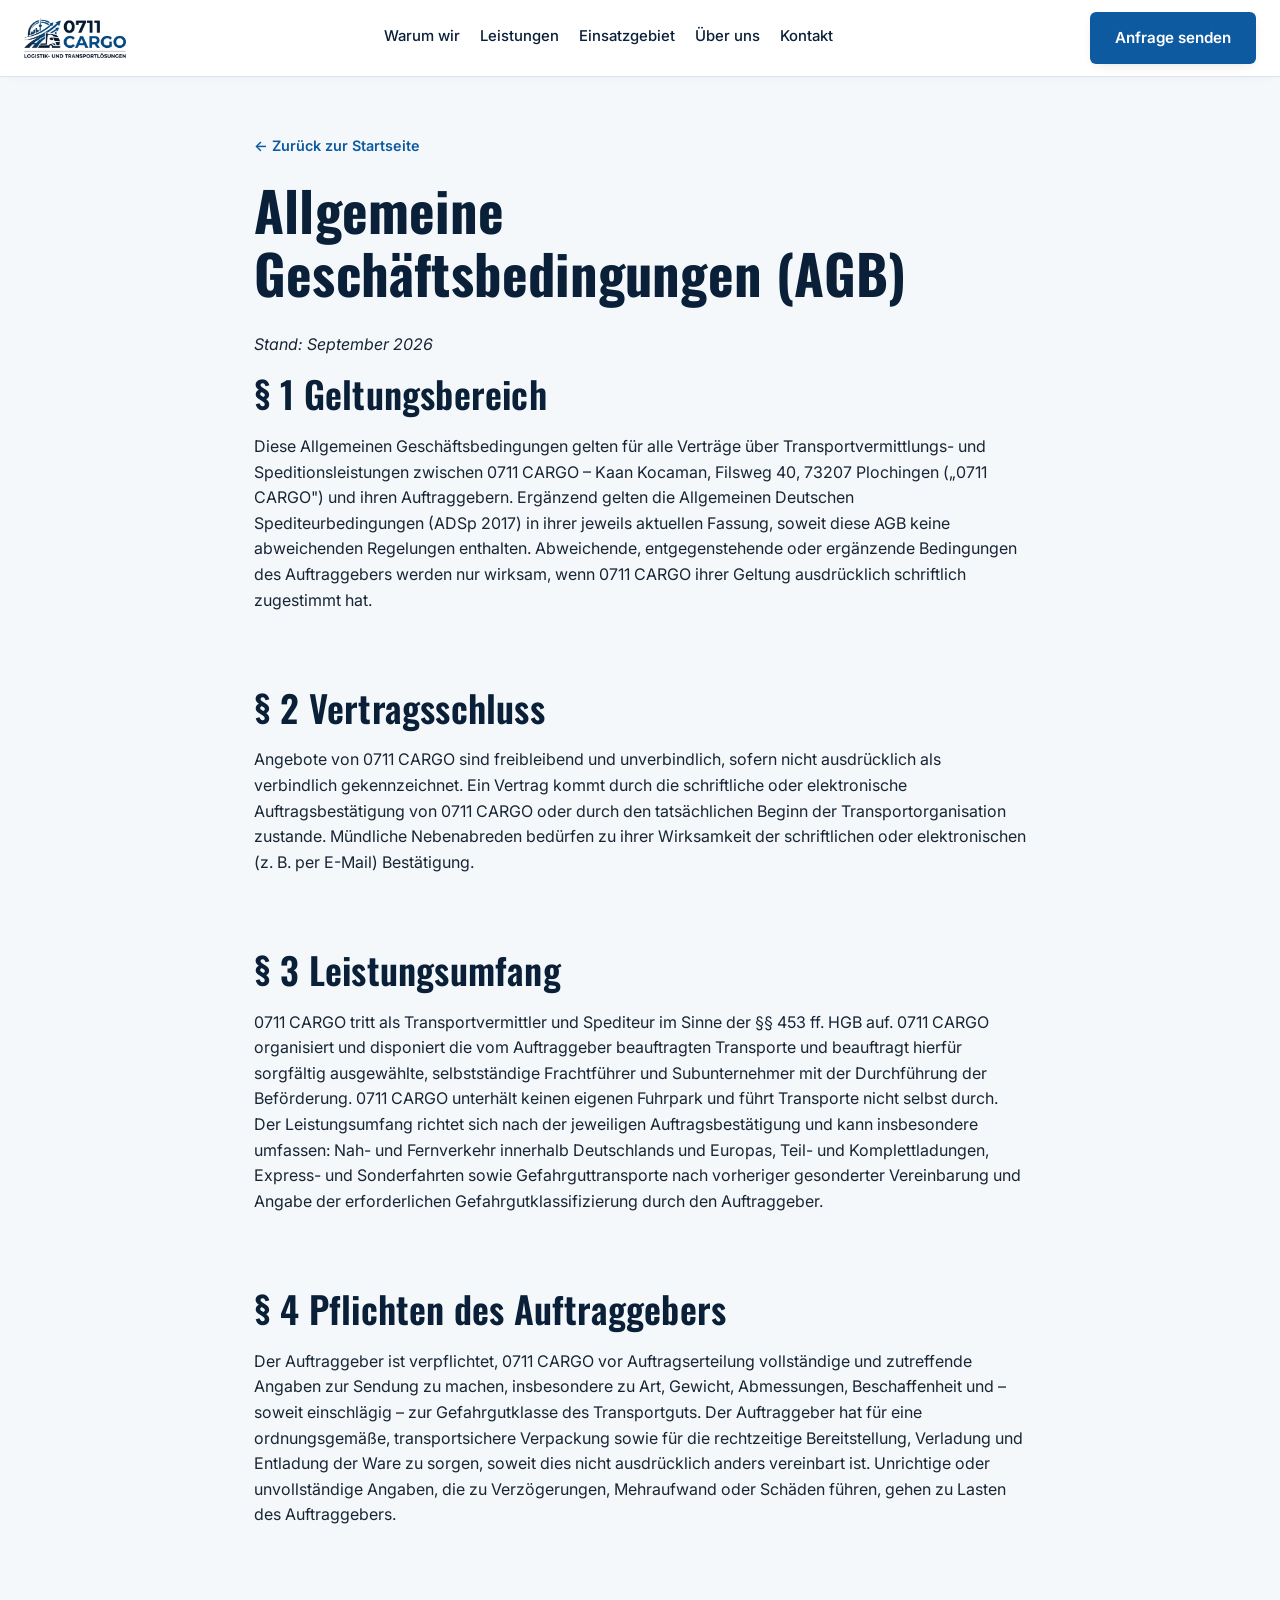
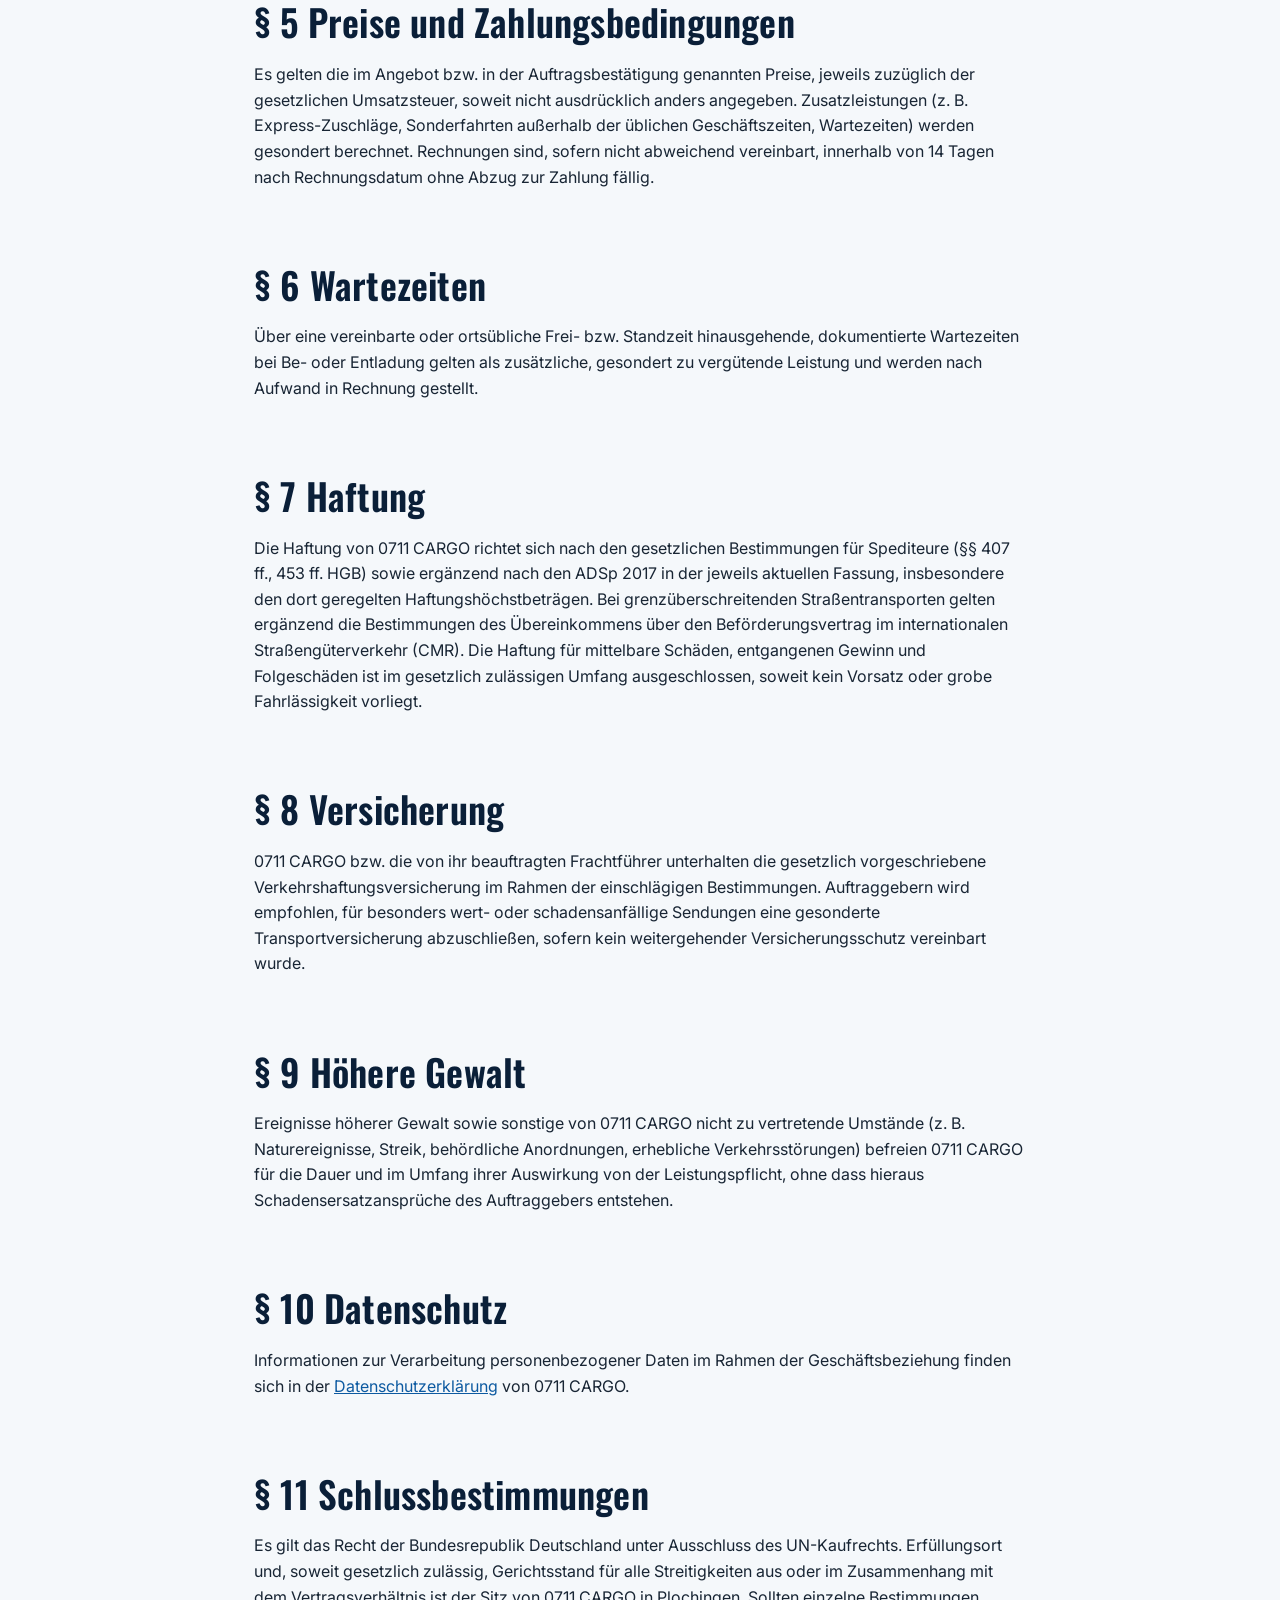
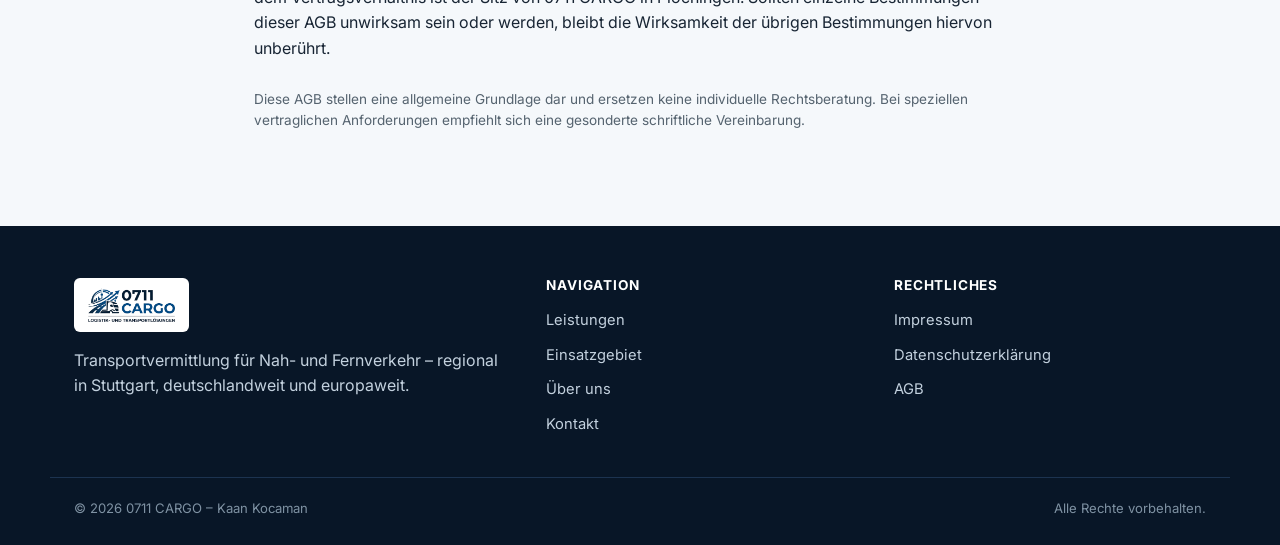
==== agb.html @ 68e10d56 "Add files via upload" ====
<!DOCTYPE html>
<html lang="de">
<head>
<meta charset="UTF-8">
<meta name="viewport" content="width=device-width, initial-scale=1, viewport-fit=cover">
<title>AGB – 0711 CARGO</title>
<link rel="stylesheet" href="https://fonts.googleapis.com/css2?family=Oswald:wght@500;600;700&family=Inter:wght@400;500;600;700;800&display=swap">
<link rel="stylesheet" href="style.css">

</head>
<body>
<header class="site-header">
  <div class="container navwrap">
    <a href="index.html" class="brand" aria-label="0711 CARGO Startseite">
      <img src="logo.png" alt="0711 CARGO – Logistik- und Transportlösungen">
    </a>
    <nav class="mainnav" id="mainnav">
      <a href="index.html#warum">Warum wir</a>
      <a href="index.html#leistungen">Leistungen</a>
      <a href="index.html#einsatzgebiet">Einsatzgebiet</a>
      <a href="index.html#ueber-uns">Über uns</a>
      <a href="index.html#kontakt">Kontakt</a>
    </nav>
    <div class="nav-actions">
      <a href="index.html#kontakt" class="btn btn-primary desktop-only">Anfrage senden</a>
      <button class="menu-toggle" id="menuToggle" aria-label="Menü öffnen" aria-expanded="false" aria-controls="mainnav">☰</button>
    </div>
  </div>
</header>

<section class="legal-page">
  <div class="container">
    <a href="index.html" class="back-link">← Zurück zur Startseite</a>
    <h1>Allgemeine Geschäftsbedingungen (AGB)</h1>
    <p><em>Stand: September 2026</em></p>

    <h2>§ 1 Geltungsbereich</h2>
    <p>Diese Allgemeinen Geschäftsbedingungen gelten für alle Verträge über Transportvermittlungs- und Speditionsleistungen zwischen 0711 CARGO – Kaan Kocaman, Filsweg 40, 73207 Plochingen („0711 CARGO") und ihren Auftraggebern. Ergänzend gelten die Allgemeinen Deutschen Spediteurbedingungen (ADSp 2017) in ihrer jeweils aktuellen Fassung, soweit diese AGB keine abweichenden Regelungen enthalten. Abweichende, entgegenstehende oder ergänzende Bedingungen des Auftraggebers werden nur wirksam, wenn 0711 CARGO ihrer Geltung ausdrücklich schriftlich zugestimmt hat.</p>

    <h2>§ 2 Vertragsschluss</h2>
    <p>Angebote von 0711 CARGO sind freibleibend und unverbindlich, sofern nicht ausdrücklich als verbindlich gekennzeichnet. Ein Vertrag kommt durch die schriftliche oder elektronische Auftragsbestätigung von 0711 CARGO oder durch den tatsächlichen Beginn der Transportorganisation zustande. Mündliche Nebenabreden bedürfen zu ihrer Wirksamkeit der schriftlichen oder elektronischen (z. B. per E-Mail) Bestätigung.</p>

    <h2>§ 3 Leistungsumfang</h2>
    <p>0711 CARGO tritt als Transportvermittler und Spediteur im Sinne der §§ 453 ff. HGB auf. 0711 CARGO organisiert und disponiert die vom Auftraggeber beauftragten Transporte und beauftragt hierfür sorgfältig ausgewählte, selbstständige Frachtführer und Subunternehmer mit der Durchführung der Beförderung. 0711 CARGO unterhält keinen eigenen Fuhrpark und führt Transporte nicht selbst durch. Der Leistungsumfang richtet sich nach der jeweiligen Auftragsbestätigung und kann insbesondere umfassen: Nah- und Fernverkehr innerhalb Deutschlands und Europas, Teil- und Komplettladungen, Express- und Sonderfahrten sowie Gefahrguttransporte nach vorheriger gesonderter Vereinbarung und Angabe der erforderlichen Gefahrgutklassifizierung durch den Auftraggeber.</p>

    <h2>§ 4 Pflichten des Auftraggebers</h2>
    <p>Der Auftraggeber ist verpflichtet, 0711 CARGO vor Auftragserteilung vollständige und zutreffende Angaben zur Sendung zu machen, insbesondere zu Art, Gewicht, Abmessungen, Beschaffenheit und – soweit einschlägig – zur Gefahrgutklasse des Transportguts. Der Auftraggeber hat für eine ordnungsgemäße, transportsichere Verpackung sowie für die rechtzeitige Bereitstellung, Verladung und Entladung der Ware zu sorgen, soweit dies nicht ausdrücklich anders vereinbart ist. Unrichtige oder unvollständige Angaben, die zu Verzögerungen, Mehraufwand oder Schäden führen, gehen zu Lasten des Auftraggebers.</p>

    <h2>§ 5 Preise und Zahlungsbedingungen</h2>
    <p>Es gelten die im Angebot bzw. in der Auftragsbestätigung genannten Preise, jeweils zuzüglich der gesetzlichen Umsatzsteuer, soweit nicht ausdrücklich anders angegeben. Zusatzleistungen (z. B. Express-Zuschläge, Sonderfahrten außerhalb der üblichen Geschäftszeiten, Wartezeiten) werden gesondert berechnet. Rechnungen sind, sofern nicht abweichend vereinbart, innerhalb von 14 Tagen nach Rechnungsdatum ohne Abzug zur Zahlung fällig.</p>

    <h2>§ 6 Wartezeiten</h2>
    <p>Über eine vereinbarte oder ortsübliche Frei- bzw. Standzeit hinausgehende, dokumentierte Wartezeiten bei Be- oder Entladung gelten als zusätzliche, gesondert zu vergütende Leistung und werden nach Aufwand in Rechnung gestellt.</p>

    <h2>§ 7 Haftung</h2>
    <p>Die Haftung von 0711 CARGO richtet sich nach den gesetzlichen Bestimmungen für Spediteure (§§ 407 ff., 453 ff. HGB) sowie ergänzend nach den ADSp 2017 in der jeweils aktuellen Fassung, insbesondere den dort geregelten Haftungshöchstbeträgen. Bei grenzüberschreitenden Straßentransporten gelten ergänzend die Bestimmungen des Übereinkommens über den Beförderungsvertrag im internationalen Straßengüterverkehr (CMR). Die Haftung für mittelbare Schäden, entgangenen Gewinn und Folgeschäden ist im gesetzlich zulässigen Umfang ausgeschlossen, soweit kein Vorsatz oder grobe Fahrlässigkeit vorliegt.</p>

    <h2>§ 8 Versicherung</h2>
    <p>0711 CARGO bzw. die von ihr beauftragten Frachtführer unterhalten die gesetzlich vorgeschriebene Verkehrshaftungsversicherung im Rahmen der einschlägigen Bestimmungen. Auftraggebern wird empfohlen, für besonders wert- oder schadensanfällige Sendungen eine gesonderte Transportversicherung abzuschließen, sofern kein weitergehender Versicherungsschutz vereinbart wurde.</p>

    <h2>§ 9 Höhere Gewalt</h2>
    <p>Ereignisse höherer Gewalt sowie sonstige von 0711 CARGO nicht zu vertretende Umstände (z. B. Naturereignisse, Streik, behördliche Anordnungen, erhebliche Verkehrsstörungen) befreien 0711 CARGO für die Dauer und im Umfang ihrer Auswirkung von der Leistungspflicht, ohne dass hieraus Schadensersatzansprüche des Auftraggebers entstehen.</p>

    <h2>§ 10 Datenschutz</h2>
    <p>Informationen zur Verarbeitung personenbezogener Daten im Rahmen der Geschäftsbeziehung finden sich in der <a href="datenschutz.html">Datenschutzerklärung</a> von 0711 CARGO.</p>

    <h2>§ 11 Schlussbestimmungen</h2>
    <p>Es gilt das Recht der Bundesrepublik Deutschland unter Ausschluss des UN-Kaufrechts. Erfüllungsort und, soweit gesetzlich zulässig, Gerichtsstand für alle Streitigkeiten aus oder im Zusammenhang mit dem Vertragsverhältnis ist der Sitz von 0711 CARGO in Plochingen. Sollten einzelne Bestimmungen dieser AGB unwirksam sein oder werden, bleibt die Wirksamkeit der übrigen Bestimmungen hiervon unberührt.</p>

    <p style="margin-top:2em; font-size:.85rem; color:var(--text-muted);">Diese AGB stellen eine allgemeine Grundlage dar und ersetzen keine individuelle Rechtsberatung. Bei speziellen vertraglichen Anforderungen empfiehlt sich eine gesonderte schriftliche Vereinbarung.</p>
  </div>
</section>

<footer class="site-footer">
  <div class="container footer-grid">
    <div>
      <div class="footer-brand"><img src="logo.png" alt="0711 CARGO"></div>
      <p>Transportvermittlung für Nah- und Fernverkehr – regional in Stuttgart, deutschlandweit und europaweit.</p>
    </div>
    <div>
      <h4>Navigation</h4>
      <ul>
        <li><a href="index.html#leistungen">Leistungen</a></li>
        <li><a href="index.html#einsatzgebiet">Einsatzgebiet</a></li>
        <li><a href="index.html#ueber-uns">Über uns</a></li>
        <li><a href="index.html#kontakt">Kontakt</a></li>
      </ul>
    </div>
    <div>
      <h4>Rechtliches</h4>
      <ul>
        <li><a href="impressum.html">Impressum</a></li>
        <li><a href="datenschutz.html">Datenschutzerklärung</a></li>
        <li><a href="agb.html">AGB</a></li>
      </ul>
    </div>
  </div>
  <div class="container footer-bottom">
    <span>© <span id="year">2026</span> 0711 CARGO – Kaan Kocaman</span>
    <span>Alle Rechte vorbehalten.</span>
  </div>
</footer>

<script src="script.js"></script>

</body>
</html>
---- style.css ----
/* =========================================================
   0711 CARGO — Stylesheet
   Type: Oswald (display) + Inter (body)
   ========================================================= */

:root{
  --bg:#f5f8fb;
  --surface:#ffffff;
  --surface-alt:#eaf1f8;
  --border:#dbe4ec;
  --text:#182534;
  --text-muted:#55636f;
  --heading:#0a1f38;
  --accent:#0d5aa1;
  --accent-dark:#093f70;
  --accent-soft:#e6f0f9;
  --accent-contrast:#ffffff;
  --nav-bg:#0a1f38;
  --nav-bg-2:#0d2c4d;
  --nav-text:#eef3f9;
  --nav-text-muted:#9db2c7;
  --footer-bg:#081627;
  --footer-text:#c3d1de;
  --footer-border:#1c3350;
  --danger:#b3401f;
  --shadow: 0 12px 32px -12px rgba(10,31,56,0.25);
  --shadow-sm: 0 4px 14px -6px rgba(10,31,56,0.18);
  --radius-s: 6px;
  --radius-m: 12px;
  --radius-l: 20px;
  --maxw: 1180px;
}

@media (prefers-color-scheme: dark){
  :root:not([data-theme="light"]){
    --bg:#0a121c;
    --surface:#101b28;
    --surface-alt:#0d1826;
    --border:#22323f;
    --text:#dbe4ec;
    --text-muted:#93a3b1;
    --heading:#f1f6fa;
    --accent:#4a97d6;
    --accent-dark:#69ade2;
    --accent-soft:#132433;
    --accent-contrast:#06121f;
    --nav-bg:#07101a;
    --nav-bg-2:#0a1622;
    --nav-text:#e7eef4;
    --nav-text-muted:#7d90a1;
    --footer-bg:#050c14;
    --footer-text:#93a3b1;
    --footer-border:#182634;
    --shadow: 0 12px 32px -12px rgba(0,0,0,0.55);
    --shadow-sm: 0 4px 14px -6px rgba(0,0,0,0.4);
  }
}
:root[data-theme="dark"]{
  --bg:#0a121c;
  --surface:#101b28;
  --surface-alt:#0d1826;
  --border:#22323f;
  --text:#dbe4ec;
  --text-muted:#93a3b1;
  --heading:#f1f6fa;
  --accent:#4a97d6;
  --accent-dark:#69ade2;
  --accent-soft:#132433;
  --accent-contrast:#06121f;
  --nav-bg:#07101a;
  --nav-bg-2:#0a1622;
  --nav-text:#e7eef4;
  --nav-text-muted:#7d90a1;
  --footer-bg:#050c14;
  --footer-text:#93a3b1;
  --footer-border:#182634;
  --shadow: 0 12px 32px -12px rgba(0,0,0,0.55);
  --shadow-sm: 0 4px 14px -6px rgba(0,0,0,0.4);
}

*,*::before,*::after{ box-sizing:border-box; }
html,body{ margin:0; padding:0; }
body{
  background:var(--bg);
  color:var(--text);
  font-family:'Inter',-apple-system,BlinkMacSystemFont,'Segoe UI',sans-serif;
  font-size:16px;
  line-height:1.6;
  -webkit-font-smoothing:antialiased;
  padding-inline:0;
}
img{ max-width:100%; display:block; }
a{ color:var(--accent); }
h1,h2,h3,h4{
  font-family:'Oswald',Impact,'Arial Narrow',sans-serif;
  color:var(--heading);
  line-height:1.15;
  margin:0 0 .5em 0;
  text-wrap:balance;
  letter-spacing:.2px;
}
h1{ font-size:clamp(2.1rem,4.4vw,3.4rem); font-weight:700; }
h2{ font-size:clamp(1.6rem,3vw,2.3rem); font-weight:600; }
h3{ font-size:1.25rem; font-weight:600; }
p{ margin:0 0 1em 0; }
.container{ max-width:var(--maxw); margin-inline:auto; padding-inline:24px; }
section{ padding-block: 72px; }
@media (max-width:640px){ section{ padding-block:48px; } }

.eyebrow{
  display:inline-flex; align-items:center; gap:8px;
  font-size:.72rem; font-weight:700; letter-spacing:1.6px; text-transform:uppercase;
  color:var(--accent);
  margin-bottom:12px;
}
.eyebrow::before{ content:""; width:22px; height:2px; background:var(--accent); border-radius:2px; }

.section-head{ max-width:640px; margin-bottom:40px; }
.section-head p{ color:var(--text-muted); font-size:1.05rem; }

/* ---------- Buttons ---------- */
.btn{
  display:inline-flex; align-items:center; justify-content:center; gap:8px;
  font-family:'Inter',sans-serif; font-weight:600; font-size:.95rem;
  padding:13px 24px; border-radius:var(--radius-s); border:1px solid transparent;
  cursor:pointer; text-decoration:none; transition:transform .15s ease, box-shadow .15s ease, background .15s ease;
  white-space:nowrap;
}
.btn:active{ transform:translateY(1px); }
.btn-primary{ background:var(--accent); color:#fff; box-shadow:var(--shadow-sm); }
.btn-primary:hover{ background:var(--accent-dark); }
.btn-outline{ background:transparent; border-color:rgba(255,255,255,0.4); color:#fff; }
.btn-outline:hover{ background:rgba(255,255,255,0.12); }
.btn-ghost{ background:var(--accent-soft); color:var(--accent-dark); }
.btn-ghost:hover{ background:var(--border); }
.btn-block{ width:100%; }

/* ---------- Header / Nav ---------- */
.topbar{
  background:var(--nav-bg-2); color:var(--nav-text-muted); font-size:.82rem;
}
.topbar .container{ display:flex; justify-content:space-between; align-items:center; padding-block:8px; gap:16px; flex-wrap:wrap; }
.topbar a{ color:var(--nav-text-muted); text-decoration:none; }
.topbar-links{ display:flex; gap:18px; flex-wrap:wrap; }
.topbar-links span{ display:inline-flex; align-items:center; gap:6px; }

header.site-header{
  position:sticky; top:env(safe-area-inset-top,0px); z-index:50;
  background:var(--surface); border-bottom:1px solid var(--border);
  box-shadow:0 2px 12px -8px rgba(10,31,56,0.15);
}
header.site-header .container{ max-width:1340px; }
.navwrap{ display:flex; align-items:center; justify-content:space-between; gap:16px; padding-block:12px; position:relative; }
.brand{ display:flex; align-items:center; gap:12px; text-decoration:none; flex:0 0 auto; }
.brand img{ height:40px; width:auto; }
nav.mainnav{ display:flex; align-items:center; gap:20px; flex-wrap:nowrap; }
nav.mainnav a{
  color:var(--heading); text-decoration:none; font-weight:500; font-size:.93rem;
  padding-block:6px; border-bottom:2px solid transparent; white-space:nowrap; flex:0 0 auto;
}
nav.mainnav a:hover{ border-bottom-color:var(--accent); color:var(--accent); }
.nav-actions{ display:flex; align-items:center; gap:12px; flex:0 0 auto; }
.lang-switch{ display:flex; gap:4px; background:var(--surface-alt); border-radius:999px; padding:4px; flex:0 0 auto; }
.lang-switch button{
  border:none; background:transparent; color:var(--text-muted); font-family:'Inter',sans-serif;
  font-size:.78rem; font-weight:700; padding:6px 10px; border-radius:999px; cursor:pointer; letter-spacing:.5px;
}
.lang-switch button.active{ background:var(--accent); color:#fff; }
.nav-actions .btn-primary{ white-space:nowrap; flex:0 0 auto; }
.menu-toggle{ display:none; background:none; border:none; color:var(--heading); font-size:1.6rem; cursor:pointer; flex:0 0 auto; }

@media (max-width:1080px){
  nav.mainnav{
    position:absolute; top:100%; left:0; right:0; background:var(--surface);
    flex-direction:column; align-items:flex-start; gap:0; padding:8px 24px 18px;
    border-bottom:1px solid var(--border);
    display:none;
  }
  nav.mainnav.open{ display:flex; }
  nav.mainnav a{ width:100%; padding-block:12px; border-bottom:1px solid var(--border); }
  .menu-toggle{ display:inline-block; }
  .nav-actions .btn-primary.desktop-only{ display:none; }
}

/* ---------- Hero ---------- */
.hero{
  color:#fff; padding-block:76px 0; overflow:hidden; position:relative;
  background:
    radial-gradient(circle at 85% 15%, rgba(255,255,255,0.06), transparent 45%),
    linear-gradient(160deg, var(--nav-bg) 0%, var(--nav-bg-2) 100%);
  isolation:isolate;
}
.hero .container{ position:relative; z-index:2; display:grid; grid-template-columns:1.1fr .9fr; gap:56px; align-items:center; padding-bottom:48px; }
@media (max-width:900px){ .hero .container{ grid-template-columns:1fr; } }
.hero h1{ color:#fff; }
.hero-slogan{
  display:inline-block; font-family:'Oswald',sans-serif; font-weight:600; font-size:1.05rem;
  letter-spacing:.5px; color:#fff; background:rgba(13,90,161,0.35); border:1px solid rgba(74,151,214,.5);
  padding:8px 16px; border-radius:999px; margin-bottom:18px;
}
.hero .lead{ font-size:1.15rem; color:#c9d7e5; max-width:52ch; }
.hero-ctas{ display:flex; gap:14px; flex-wrap:wrap; margin-top:28px; }
.hero-stats{
  display:flex; gap:0; margin-top:32px; background:rgba(255,255,255,0.07); border:1px solid rgba(255,255,255,0.16);
  border-radius:var(--radius-m); overflow:hidden; max-width:460px;
}
.hero-stats .stat{ flex:1; padding:16px 18px; }
.hero-stats .stat + .stat{ border-left:1px solid rgba(255,255,255,0.16); }
.hero-stats .stat-value{ font-family:'Oswald',sans-serif; font-size:1.6rem; font-weight:700; color:#fff; line-height:1.1; }
.hero-stats .stat-label{ font-size:.78rem; color:#b9cbdc; margin-top:4px; }
.trust-strip{
  display:flex; flex-wrap:wrap; gap:10px 22px; margin-top:28px; padding-top:24px;
  border-top:1px solid rgba(255,255,255,0.14);
}
.trust-strip .item{ display:flex; align-items:center; gap:8px; font-size:.86rem; color:#cfdcea; font-weight:500; }
.trust-strip svg{ flex:0 0 auto; color:var(--accent); }
.trust-strip [stroke]{ stroke:#4a97d6; }

/* ---------- Hero filmstrip slider ---------- */
.hero-strip{ position:relative; border-top:1px solid rgba(255,255,255,0.12); }
.hero-slider{ position:relative; height:180px; overflow:hidden; }
.hero-slide{ position:absolute; inset:0; opacity:0; transition:opacity 1.2s ease; }
.hero-slide.active{ opacity:1; }
.hero-slide svg{ width:100%; height:100%; display:block; }
@media (max-width:640px){ .hero-slider{ height:130px; } }
.hero-dots{
  position:absolute; left:50%; bottom:12px; transform:translateX(-50%); z-index:2;
  display:flex; gap:8px;
}
.hero-dots button{
  width:8px; height:8px; padding:0; border-radius:50%; border:1px solid rgba(255,255,255,.7);
  background:rgba(255,255,255,.3); cursor:pointer;
}
.hero-dots button.active{ background:#fff; }

.hero-art{ position:relative; }
.coverage-card{
  background:rgba(8,20,36,0.32); border:1px solid rgba(255,255,255,0.18);
  border-radius:var(--radius-l); padding:26px;
}
.coverage-card svg{ width:100%; height:auto; }
.coverage-legend{ display:flex; flex-direction:column; gap:10px; margin-top:18px; }
.coverage-legend .row{ display:flex; align-items:center; gap:10px; font-size:.88rem; color:#dbe6f0; }
.coverage-legend .dot{ width:11px; height:11px; border-radius:50%; flex:0 0 auto; }

/* ---------- Services grid ---------- */
.grid{ display:grid; gap:22px; }
.services-grid{ grid-template-columns:repeat(3,1fr); }
@media (max-width:900px){ .services-grid{ grid-template-columns:repeat(2,1fr); } }
@media (max-width:640px){ .services-grid{ grid-template-columns:1fr; } }

.card{
  background:var(--surface); border:1px solid var(--border); border-radius:var(--radius-m);
  padding:26px; display:flex; flex-direction:column; gap:12px; box-shadow:var(--shadow-sm);
}
.card .icon{
  width:48px; height:48px; border-radius:var(--radius-s); background:var(--accent-soft);
  display:flex; align-items:center; justify-content:center; color:var(--accent);
}
.card h3{ margin-bottom:2px; }
.card p{ color:var(--text-muted); font-size:.95rem; margin-bottom:0; flex:1; }
.card .tag{
  align-self:flex-start; font-size:.72rem; font-weight:700; letter-spacing:.5px; text-transform:uppercase;
  background:var(--accent-soft); color:var(--accent-dark); padding:4px 10px; border-radius:999px;
}

.alt-bg{ background:var(--surface-alt); }

/* ---------- Warum-uns (USP) grid ---------- */
.why-grid{ grid-template-columns:repeat(3,1fr); }
@media (max-width:900px){ .why-grid{ grid-template-columns:repeat(2,1fr); } }
@media (max-width:640px){ .why-grid{ grid-template-columns:1fr; } }
.why-card{
  background:var(--surface); border:1px solid var(--border); border-radius:var(--radius-m);
  padding:26px; display:flex; flex-direction:column; gap:10px; box-shadow:var(--shadow-sm);
}
.why-card .emoji{ font-size:1.8rem; line-height:1; }
.why-card h3{ margin-bottom:2px; font-size:1.1rem; }
.why-card p{ color:var(--text-muted); font-size:.93rem; margin-bottom:0; }

/* ---------- Manifesto banner ---------- */
.manifesto{
  position:relative; overflow:hidden; background:var(--nav-bg); color:#fff; padding-block:80px;
}
.manifesto-bg{ position:absolute; inset:0; opacity:.5; }
.manifesto-bg svg{ width:100%; height:100%; }
.manifesto .container{
  position:relative; z-index:1; max-width:780px; text-align:center; margin-inline:auto;
}
.manifesto .eyebrow{ justify-content:center; color:#8fc0ea; }
.manifesto .eyebrow::before{ background:#8fc0ea; }
.manifesto h2{ color:#fff; }
.manifesto .subtitle{ font-size:1.15rem; color:#dbe6f0; font-weight:500; margin-bottom:18px; }
.manifesto p.body{ color:#b9cbdc; font-size:1.02rem; max-width:62ch; margin-inline:auto; }
.manifesto .cta-line{ color:#fff; font-weight:600; font-size:1.1rem; margin-top:28px; }
.manifesto .btn{ margin-top:18px; }

/* ---------- Coverage / Einsatzgebiet ---------- */
.coverage-tiers{ grid-template-columns:repeat(3,1fr); }
@media (max-width:800px){ .coverage-tiers{ grid-template-columns:1fr; } }
.tier{
  background:var(--surface); border:1px solid var(--border); border-radius:var(--radius-m); padding:28px;
  position:relative; overflow:hidden;
}
.tier::before{
  content:""; position:absolute; inset:0 0 auto 0; height:4px; background:var(--accent);
}
.tier .num{ font-family:'Oswald',sans-serif; font-size:.78rem; letter-spacing:1.5px; color:var(--accent); font-weight:600; text-transform:uppercase; }
.tier ul{ margin:14px 0 0 0; padding-left:18px; color:var(--text-muted); font-size:.92rem; }
.tier li{ margin-bottom:6px; }

/* ---------- About ---------- */
.about-wrap{ display:grid; grid-template-columns:.9fr 1.1fr; gap:52px; align-items:center; }
@media (max-width:900px){ .about-wrap{ grid-template-columns:1fr; } }
.about-badge{
  background:var(--nav-bg); color:#fff; border-radius:var(--radius-l); padding:36px; position:relative;
}
.about-badge .years{ font-family:'Oswald'; font-size:3.4rem; font-weight:700; line-height:1; color:#fff; }
.about-badge .years-label{ color:#a9bdd0; font-size:.85rem; text-transform:uppercase; letter-spacing:1px; }
.about-badge hr{ border:none; border-top:1px solid rgba(255,255,255,0.16); margin:22px 0; }
.about-facts{ display:flex; flex-direction:column; gap:14px; }
.about-facts .row{ display:flex; gap:10px; align-items:flex-start; font-size:.9rem; color:#cfdcea; }
.value-list{ display:grid; grid-template-columns:repeat(2,1fr); gap:18px; margin-top:24px; }
@media (max-width:560px){ .value-list{ grid-template-columns:1fr; } }
.value-list .item{ display:flex; gap:12px; align-items:flex-start; }
.value-list .icon{
  width:38px; height:38px; border-radius:50%; background:var(--accent-soft); color:var(--accent);
  display:flex; align-items:center; justify-content:center; flex:0 0 auto;
}
.value-list h4{ margin:0 0 4px 0; font-family:'Inter'; font-size:1rem; font-weight:700; color:var(--heading); }
.value-list p{ margin:0; font-size:.88rem; color:var(--text-muted); }

/* ---------- Contact ---------- */
.contact-wrap{ display:grid; grid-template-columns:.85fr 1.15fr; gap:40px; align-items:start; }
@media (max-width:900px){ .contact-wrap{ grid-template-columns:1fr; } }
.contact-info{ display:flex; flex-direction:column; gap:18px; }
.contact-info .row{ display:flex; gap:14px; align-items:flex-start; }
.contact-info .icon{
  width:42px; height:42px; border-radius:var(--radius-s); background:var(--accent-soft); color:var(--accent);
  display:flex; align-items:center; justify-content:center; flex:0 0 auto;
}
.contact-info a{ color:var(--heading); font-weight:600; text-decoration:none; }
.contact-info a:hover{ color:var(--accent); }
.contact-info .hint{ color:var(--text-muted); font-size:.85rem; margin:0; }

.form-card{
  background:var(--surface); border:1px solid var(--border); border-radius:var(--radius-l);
  padding:30px; box-shadow:var(--shadow-sm);
}
.form-row{ display:grid; grid-template-columns:1fr 1fr; gap:16px; }
@media (max-width:560px){ .form-row{ grid-template-columns:1fr; } }
.field{ display:flex; flex-direction:column; gap:6px; margin-bottom:16px; }
.field label{ font-size:.82rem; font-weight:600; color:var(--text); }
.field input, .field select, .field textarea{
  font-family:'Inter',sans-serif; font-size:.95rem; padding:11px 13px; border-radius:var(--radius-s);
  border:1px solid var(--border); background:var(--bg); color:var(--text); width:100%;
}
.field input:focus, .field select:focus, .field textarea:focus{
  outline:2px solid var(--accent); outline-offset:1px; border-color:var(--accent);
}
.field textarea{ resize:vertical; min-height:110px; }
.form-note{ font-size:.8rem; color:var(--text-muted); margin-top:10px; }
.form-success{
  display:none; background:var(--accent-soft); color:var(--accent-dark); border-radius:var(--radius-s);
  padding:12px 14px; font-size:.88rem; margin-top:14px;
}
.form-success.show{ display:block; }

/* ---------- Footer ---------- */
footer.site-footer{ background:var(--footer-bg); color:var(--footer-text); padding-block:52px 26px; }
.footer-grid{ display:grid; grid-template-columns:1.4fr 1fr 1fr; gap:36px; }
@media (max-width:760px){ .footer-grid{ grid-template-columns:1fr; } }
.footer-grid h4{ color:#fff; font-family:'Inter'; font-size:.85rem; text-transform:uppercase; letter-spacing:.8px; margin-bottom:14px; }
.footer-grid ul{ list-style:none; margin:0; padding:0; display:flex; flex-direction:column; gap:9px; }
.footer-grid a{ color:var(--footer-text); text-decoration:none; font-size:.92rem; }
.footer-grid a:hover{ color:#fff; }
.footer-brand{
  display:inline-flex; align-items:center; margin-bottom:16px; background:#fff;
  border-radius:var(--radius-s); padding:10px 14px;
}
.footer-brand img{ height:34px; }
.footer-bottom{
  border-top:1px solid var(--footer-border); margin-top:40px; padding-top:20px;
  display:flex; justify-content:space-between; gap:16px; flex-wrap:wrap; font-size:.82rem; color:#7f92a3;
}
.footer-bottom a{ color:#7f92a3; }

/* ---------- Cookie banner ---------- */
#cookie-banner{
  position:fixed; left:16px; right:16px; bottom:16px; z-index:200;
  max-width:640px; margin-inline:auto;
  background:var(--nav-bg); color:#fff; border-radius:var(--radius-m);
  padding:20px 22px; box-shadow:var(--shadow);
  display:flex; flex-wrap:wrap; gap:14px; align-items:center; justify-content:space-between;
  padding-bottom:calc(20px + env(safe-area-inset-bottom,0px));
}
#cookie-banner p{ margin:0; font-size:.86rem; color:#cfdcea; flex:1 1 320px; }
#cookie-banner a{ color:#fff; text-decoration:underline; }
#cookie-banner .actions{ display:flex; gap:10px; }
#cookie-banner[hidden]{ display:none; }

/* ---------- Legal pages ---------- */
.legal-page{ padding-block:56px 80px; }
.legal-page .container{ max-width:820px; }
.legal-page h2{ margin-top:2em; }
.legal-page h2:first-of-type{ margin-top:0; }
.legal-page table{ width:100%; border-collapse:collapse; margin:1em 0; font-size:.92rem; }
.legal-page table td, .legal-page table th{ border:1px solid var(--border); padding:8px 10px; text-align:left; vertical-align:top; }
.back-link{ display:inline-flex; align-items:center; gap:6px; font-size:.9rem; font-weight:600; margin-bottom:22px; text-decoration:none; }

/* ---------- Utility ---------- */
.sr-only{ position:absolute; width:1px; height:1px; overflow:hidden; clip:rect(0,0,0,0); white-space:nowrap; }
[hidden]{ display:none !important; }
@media (prefers-reduced-motion: reduce){ *{ animation-duration:.01ms !important; transition-duration:.01ms !important; } }
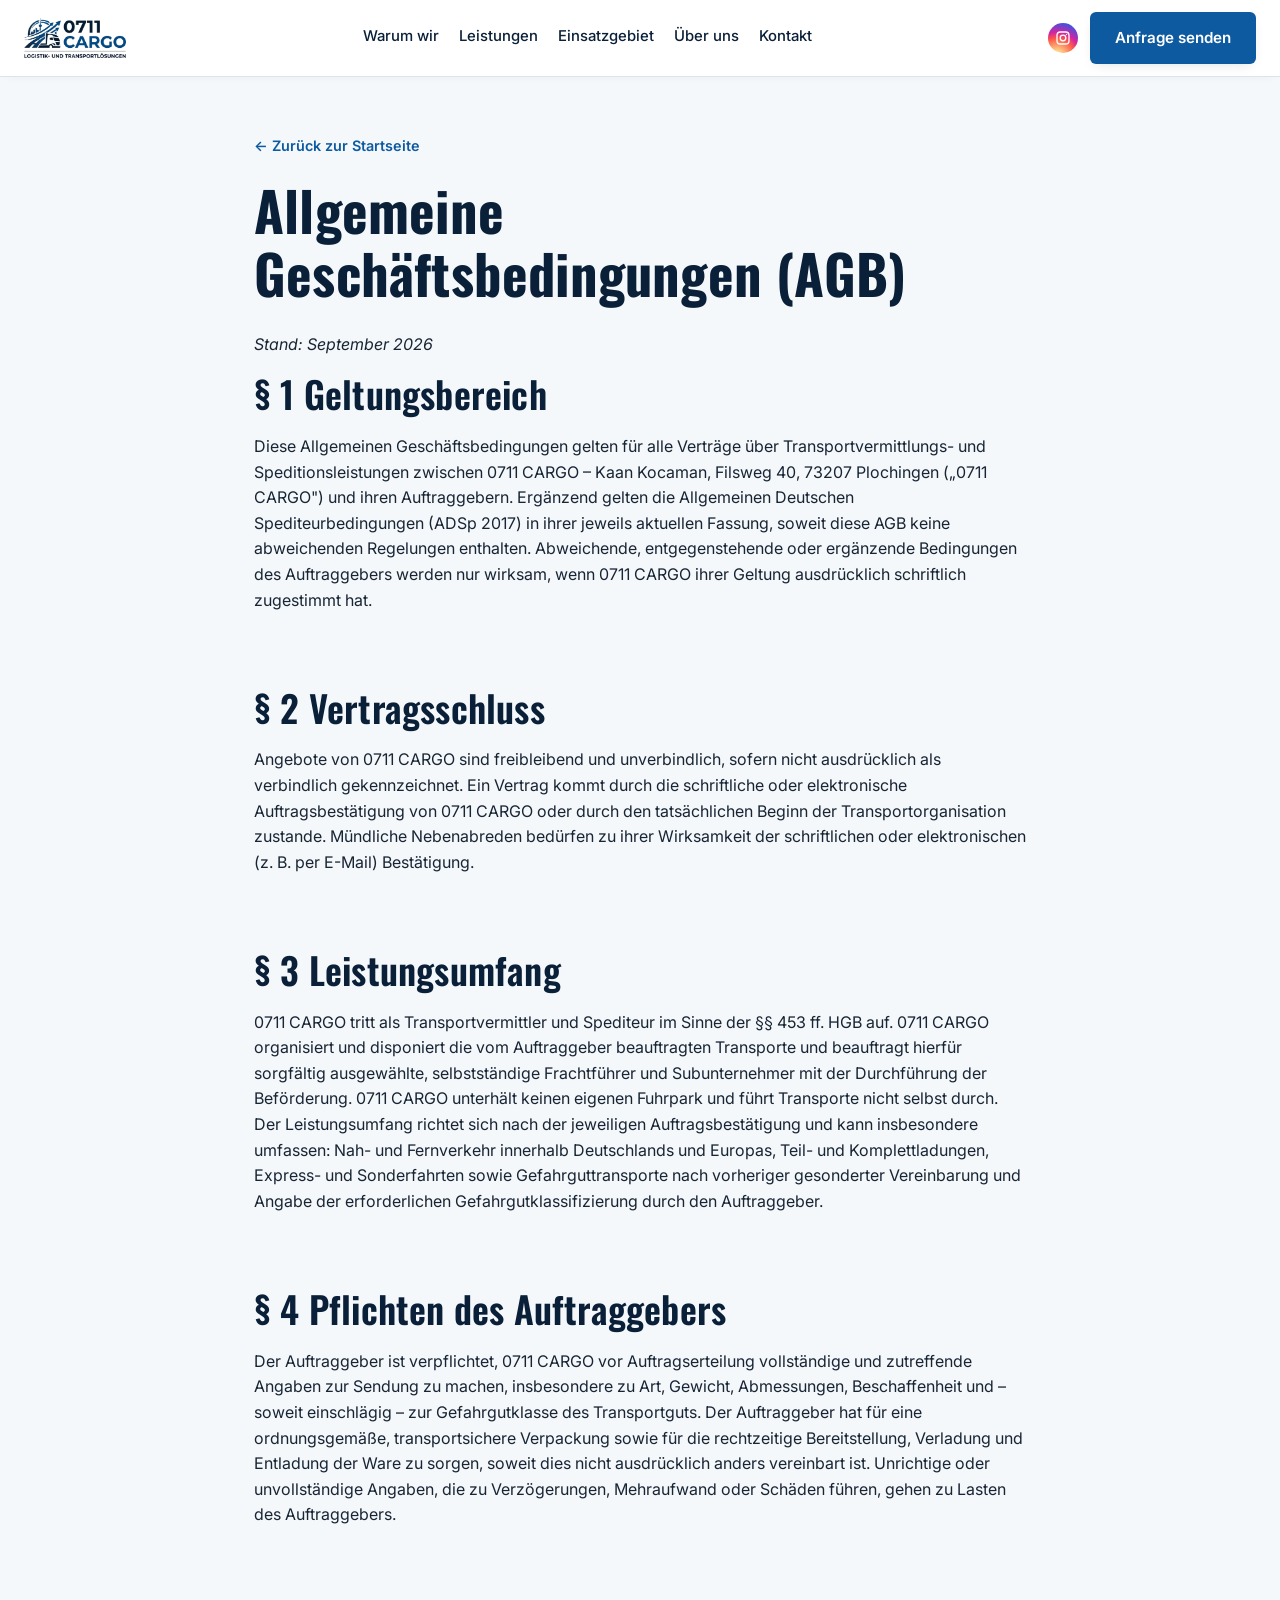
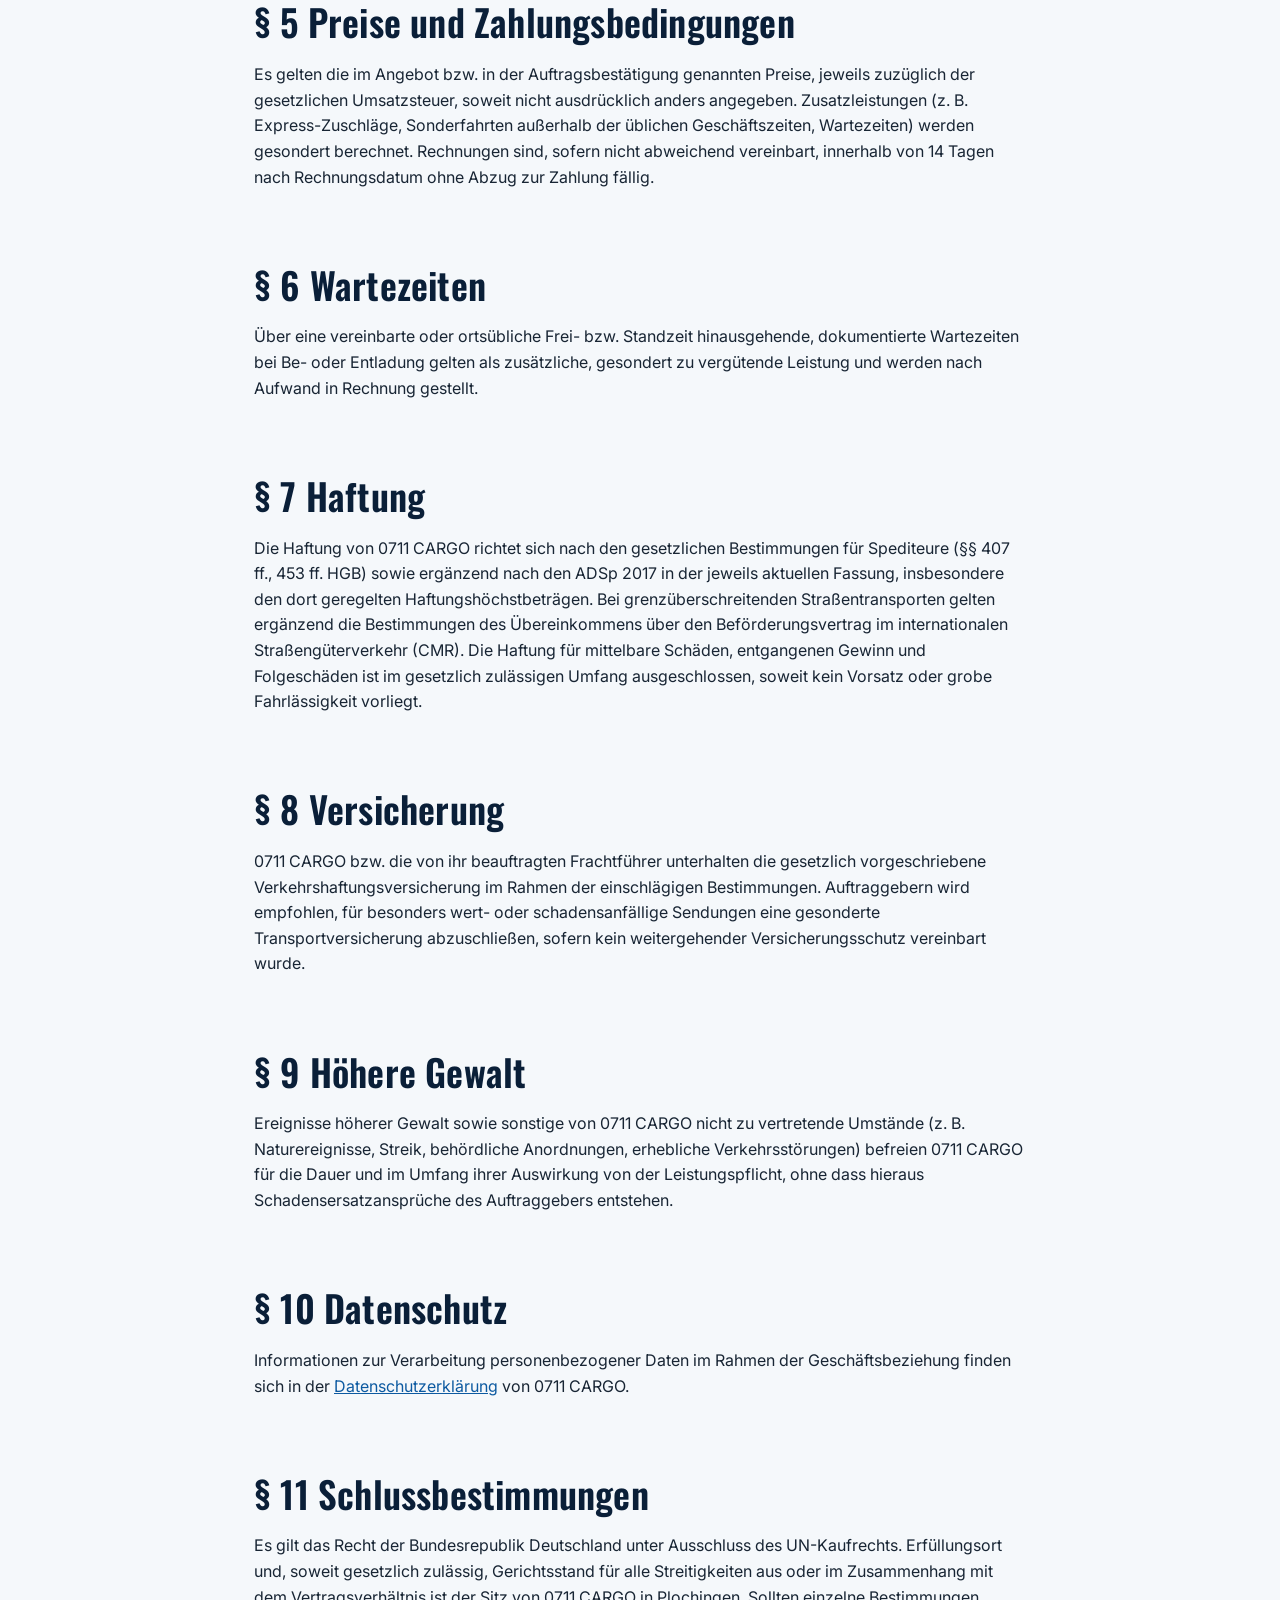
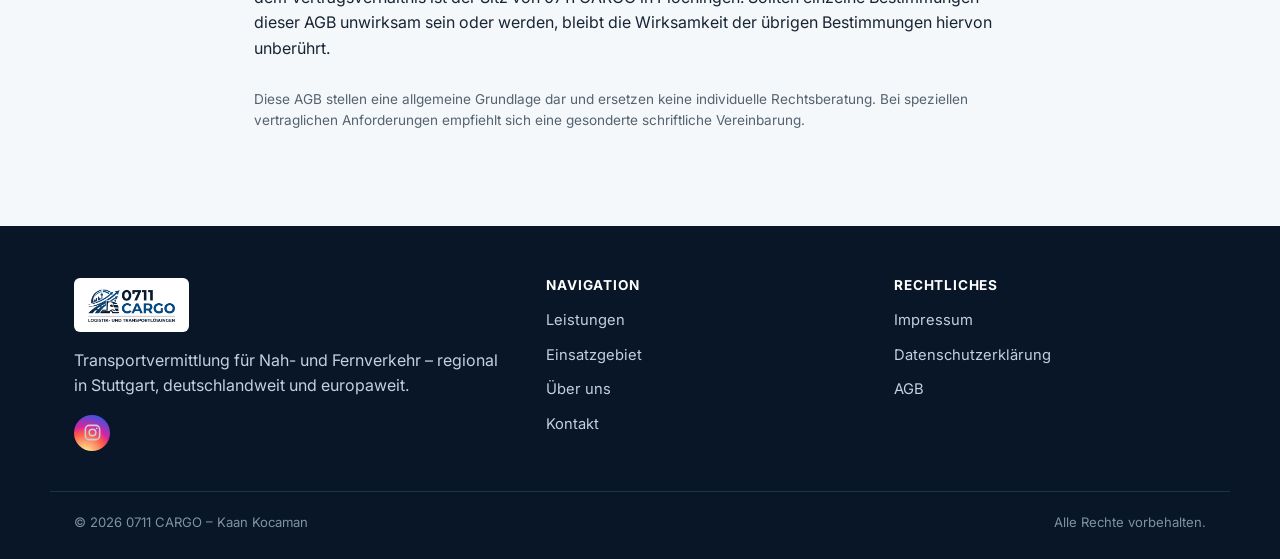
==== commit 9ad4d89e: "Add files via upload" ====
--- a/agb.html
+++ b/agb.html
@@ -6,7 +6,6 @@
 <title>AGB – 0711 CARGO</title>
 <link rel="stylesheet" href="https://fonts.googleapis.com/css2?family=Oswald:wght@500;600;700&family=Inter:wght@400;500;600;700;800&display=swap">
 <link rel="stylesheet" href="style.css">
-
 </head>
 <body>
 <header class="site-header">
@@ -22,6 +21,9 @@
       <a href="index.html#kontakt">Kontakt</a>
     </nav>
     <div class="nav-actions">
+      <a href="https://www.instagram.com/0711cargo/" target="_blank" rel="noopener" class="ig-btn" aria-label="0711 CARGO auf Instagram">
+        <svg viewBox="0 0 24 24" fill="none" stroke="currentColor" stroke-width="2"><rect x="3" y="3" width="18" height="18" rx="5"/><circle cx="12" cy="12" r="4.2"/><circle cx="17.3" cy="6.7" r="1.1" fill="currentColor" stroke="none"/></svg>
+      </a>
       <a href="index.html#kontakt" class="btn btn-primary desktop-only">Anfrage senden</a>
       <button class="menu-toggle" id="menuToggle" aria-label="Menü öffnen" aria-expanded="false" aria-controls="mainnav">☰</button>
     </div>
@@ -76,6 +78,11 @@
     <div>
       <div class="footer-brand"><img src="logo.png" alt="0711 CARGO"></div>
       <p>Transportvermittlung für Nah- und Fernverkehr – regional in Stuttgart, deutschlandweit und europaweit.</p>
+      <div class="footer-social">
+        <a href="https://www.instagram.com/0711cargo/" target="_blank" rel="noopener" class="ig-btn" aria-label="0711 CARGO auf Instagram">
+          <svg viewBox="0 0 24 24" fill="none" stroke="currentColor" stroke-width="2"><rect x="3" y="3" width="18" height="18" rx="5"/><circle cx="12" cy="12" r="4.2"/><circle cx="17.3" cy="6.7" r="1.1" fill="currentColor" stroke="none"/></svg>
+        </a>
+      </div>
     </div>
     <div>
       <h4>Navigation</h4>
--- a/style.css
+++ b/style.css
@@ -169,6 +169,18 @@
 .nav-actions .btn-primary{ white-space:nowrap; flex:0 0 auto; }
 .menu-toggle{ display:none; background:none; border:none; color:var(--heading); font-size:1.6rem; cursor:pointer; flex:0 0 auto; }
 
+.ig-btn{
+  display:inline-flex; align-items:center; justify-content:center; flex:0 0 auto;
+  width:30px; height:30px; border-radius:999px; color:#fff;
+  background:radial-gradient(circle at 30% 110%, #fdf497 0%, #fdf497 5%, #fd5949 45%, #d6249f 60%, #285AEB 90%);
+  transition:transform .15s ease, box-shadow .15s ease; text-decoration:none;
+}
+.ig-btn:hover{ transform:translateY(-1px); box-shadow:0 6px 14px -4px rgba(214,36,159,0.55); }
+.ig-btn svg{ width:16px; height:16px; display:block; }
+.footer-social{ display:flex; gap:10px; margin-top:16px; }
+.footer-social .ig-btn{ width:36px; height:36px; }
+.footer-social .ig-btn svg{ width:19px; height:19px; }
+
 @media (max-width:1080px){
   nav.mainnav{
     position:absolute; top:100%; left:0; right:0; background:var(--surface);
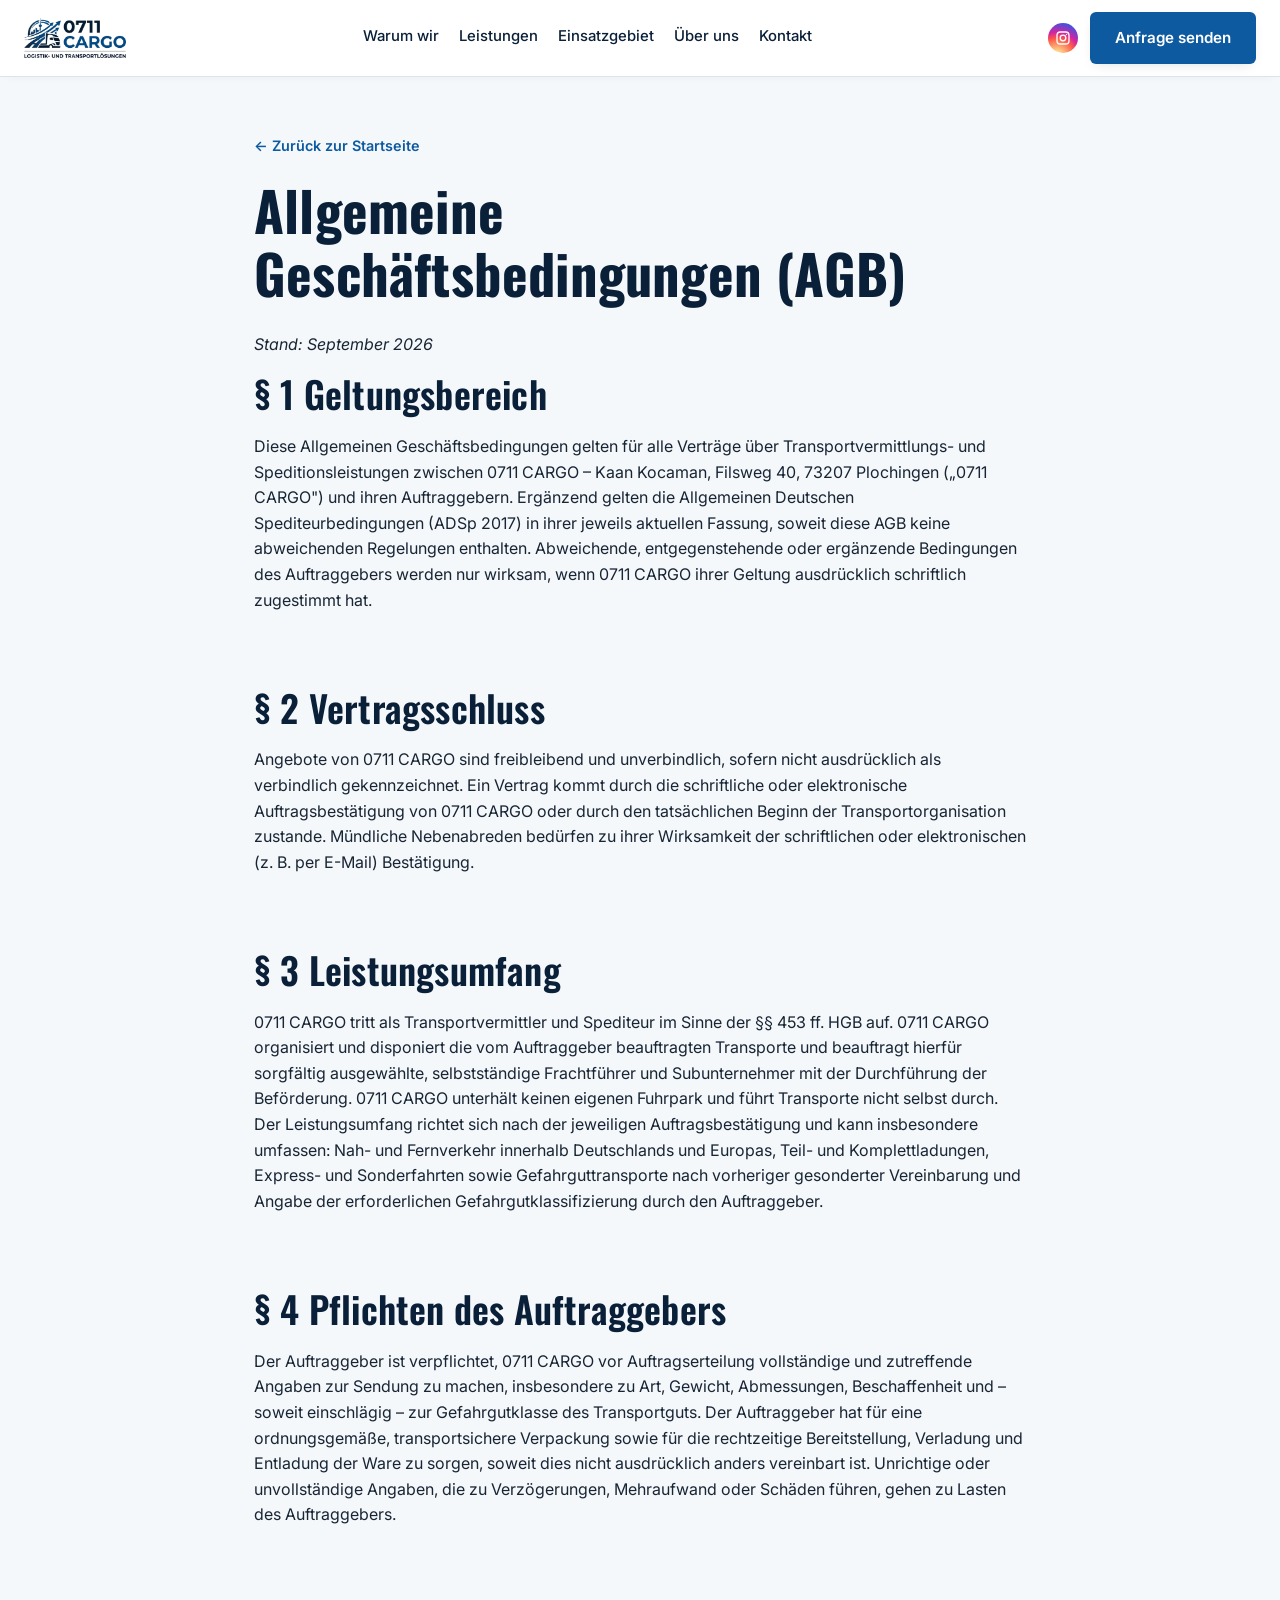
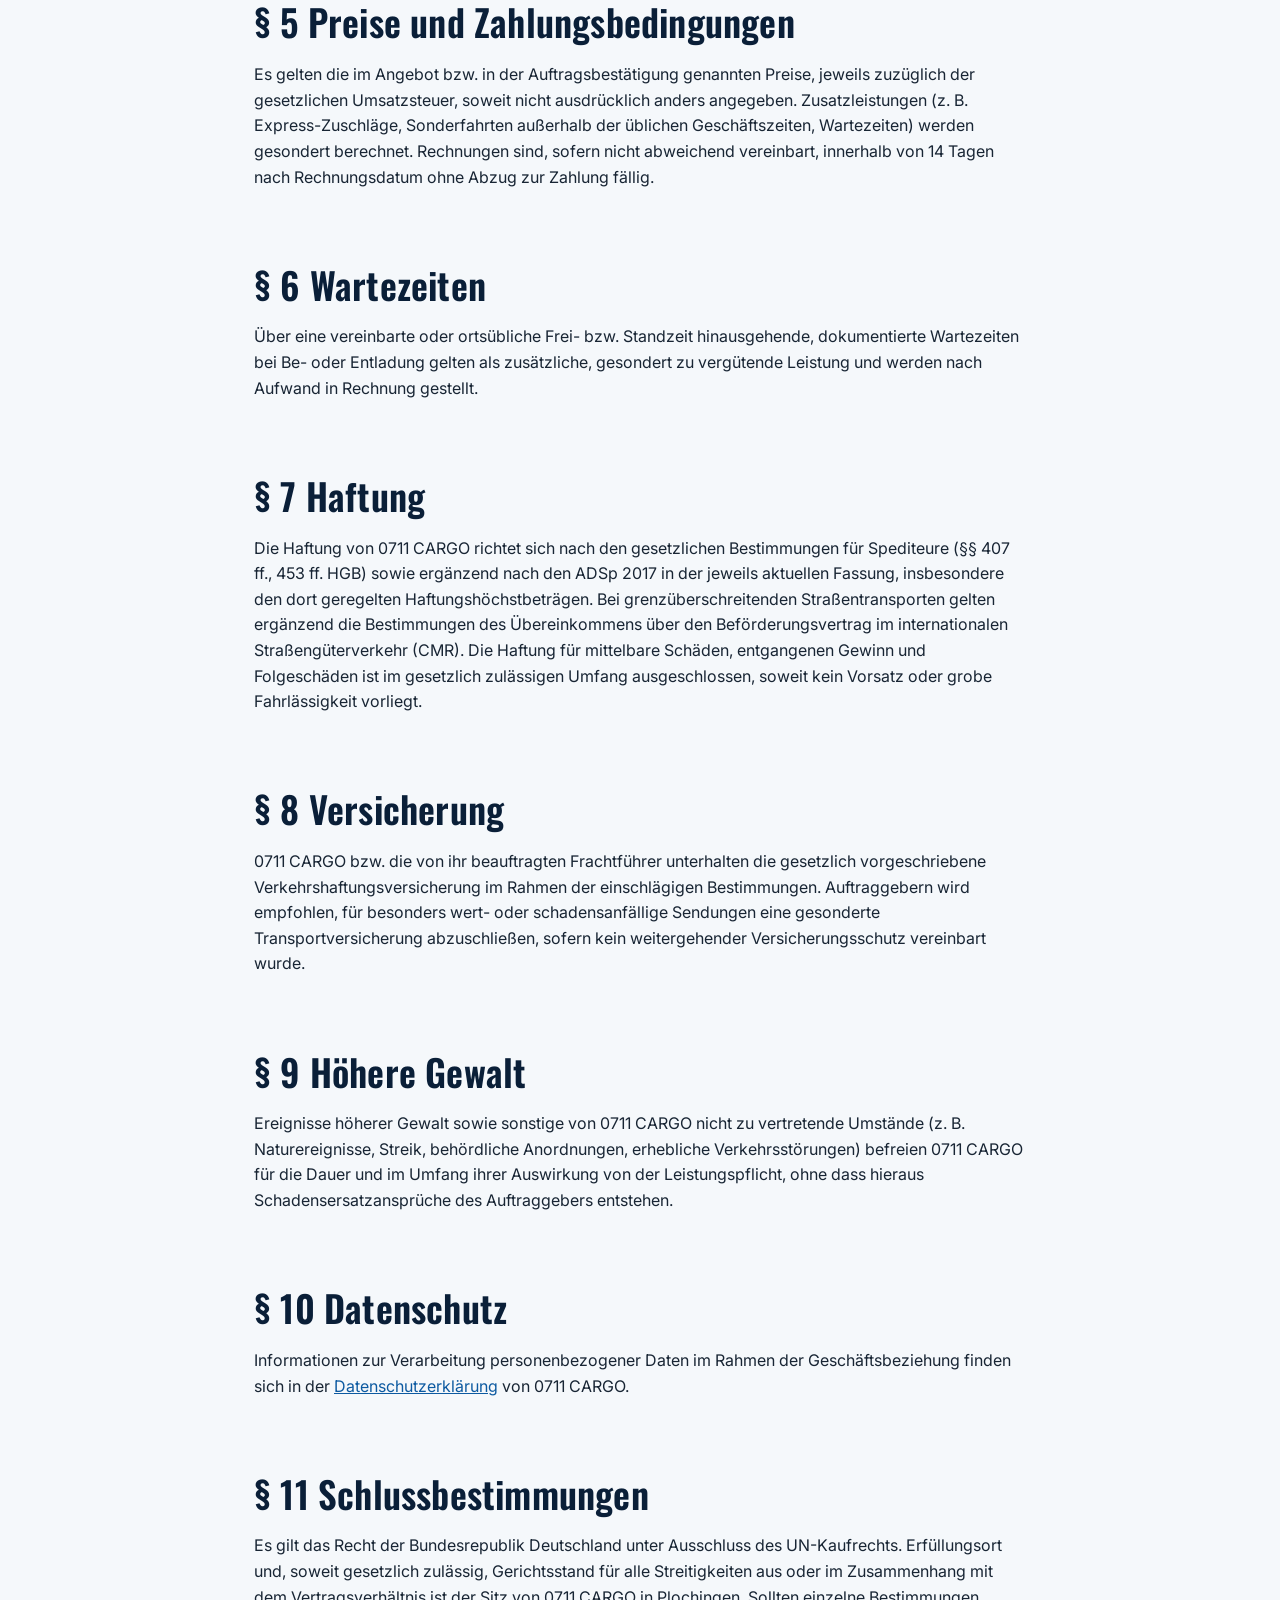
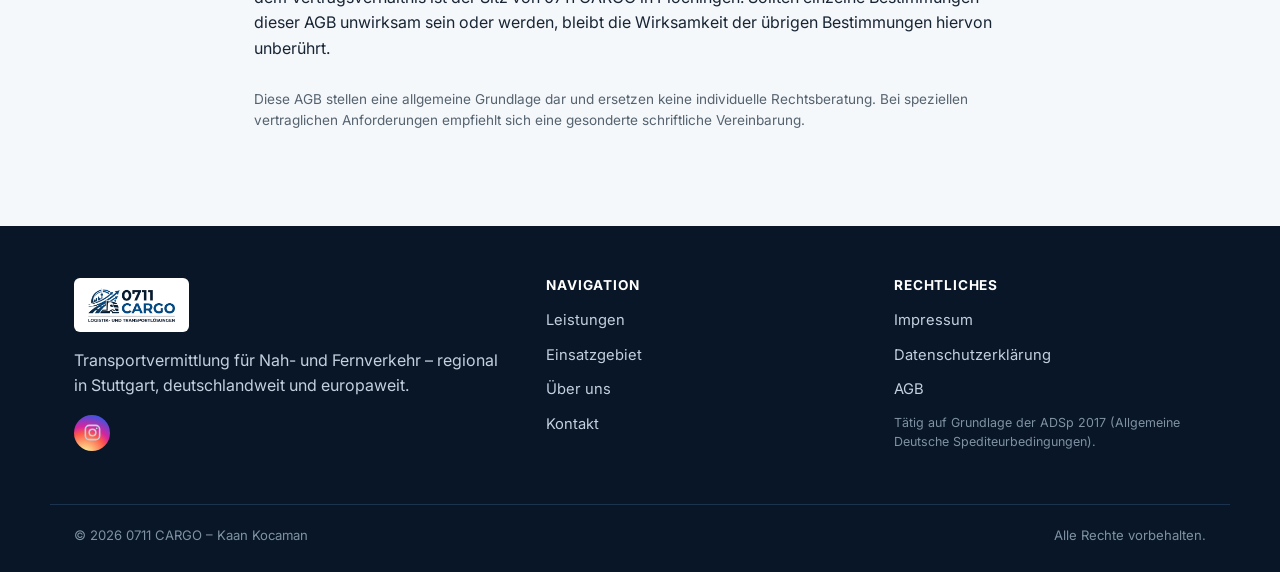
==== commit 470e6890: "Add files via upload" ====
--- a/agb.html
+++ b/agb.html
@@ -100,6 +100,7 @@
         <li><a href="datenschutz.html">Datenschutzerklärung</a></li>
         <li><a href="agb.html">AGB</a></li>
       </ul>
+      <p class="footer-note">Tätig auf Grundlage der ADSp 2017 (Allgemeine Deutsche Spediteurbedingungen).</p>
     </div>
   </div>
   <div class="container footer-bottom">
--- a/style.css
+++ b/style.css
@@ -386,6 +386,7 @@
 .footer-grid ul{ list-style:none; margin:0; padding:0; display:flex; flex-direction:column; gap:9px; }
 .footer-grid a{ color:var(--footer-text); text-decoration:none; font-size:.92rem; }
 .footer-grid a:hover{ color:#fff; }
+.footer-note{ font-size:.78rem; color:#7f92a3; margin-top:12px; line-height:1.5; }
 .footer-brand{
   display:inline-flex; align-items:center; margin-bottom:16px; background:#fff;
   border-radius:var(--radius-s); padding:10px 14px;
